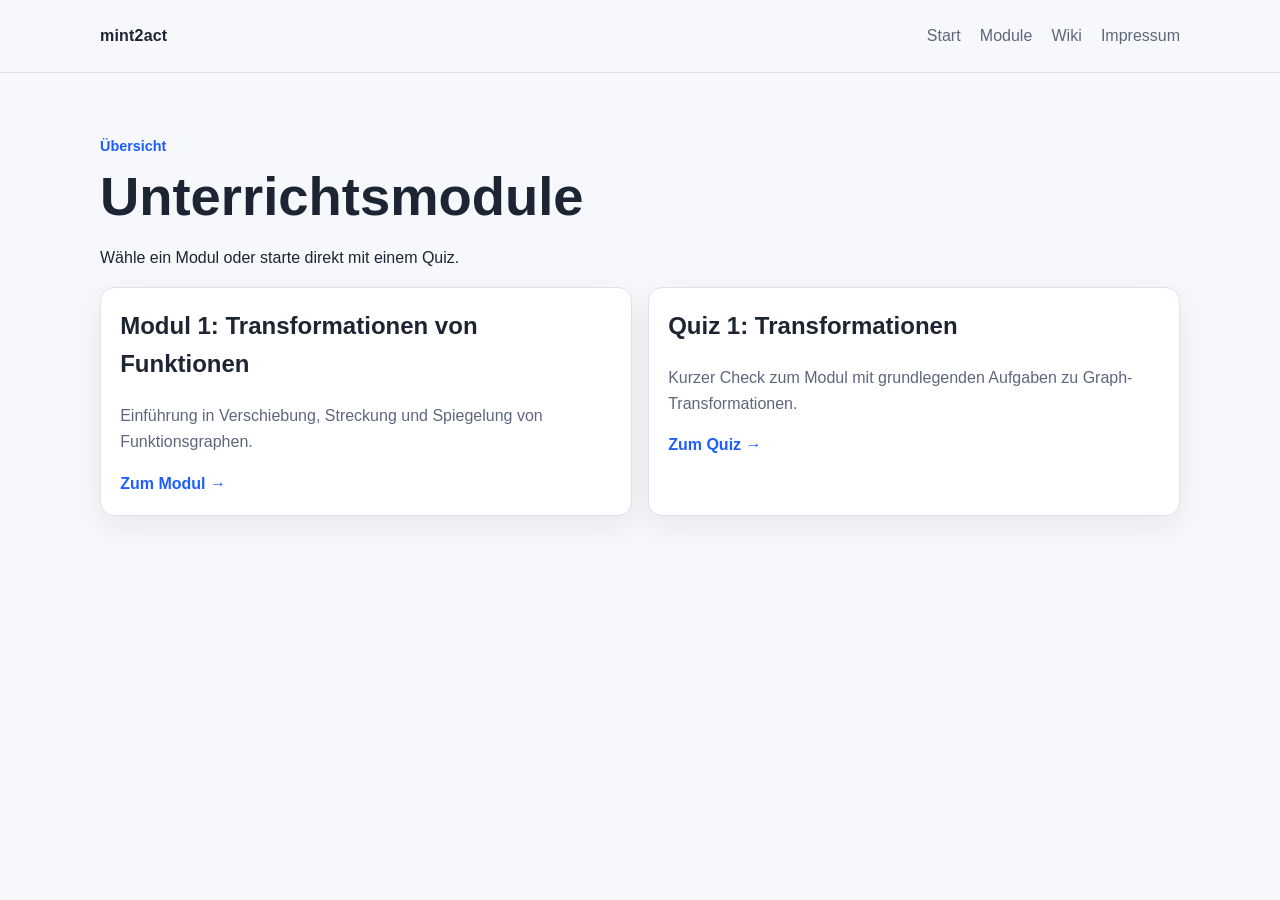
==== module/index.html @ eac8f67b "Ergänze Übersichtsseiten für Module und Wiki" ====
<!DOCTYPE html>
<html lang="de">
  <head>
    <meta charset="UTF-8" />
    <meta name="viewport" content="width=device-width, initial-scale=1.0" />
    <title>Module | mint2act</title>
    <link rel="stylesheet" href="../style.css" />
  </head>
  <body>
    <header class="site-header">
      <div class="container nav-wrap">
        <a class="brand" href="../index.html">mint2act</a>
        <nav class="main-nav" aria-label="Hauptnavigation">
          <a href="../index.html">Start</a>
          <a href="index.html">Module</a>
          <a href="../wiki/index.html">Wiki</a>
          <a href="../impressum.html">Impressum</a>
        </nav>
      </div>
    </header>

    <main class="container" style="padding: 3rem 0 4rem">
      <p class="eyebrow">Übersicht</p>
      <h1>Unterrichtsmodule</h1>
      <p>Wähle ein Modul oder starte direkt mit einem Quiz.</p>

      <section class="cards" aria-label="Modulliste">
        <article class="card">
          <h2>Modul 1: Transformationen von Funktionen</h2>
          <p>Einführung in Verschiebung, Streckung und Spiegelung von Funktionsgraphen.</p>
          <a href="transformationen-von-funktionen.html">Zum Modul →</a>
        </article>

        <article class="card">
          <h2>Quiz 1: Transformationen</h2>
          <p>Kurzer Check zum Modul mit grundlegenden Aufgaben zu Graph-Transformationen.</p>
          <a href="quiz-transformationen.html">Zum Quiz →</a>
        </article>
      </section>
    </main>
  </body>
</html>
---- style.css ----
:root {
  --bg: #f7f8fb;
  --surface: #ffffff;
  --text: #1d2433;
  --muted: #5d677c;
  --line: #dde2ec;
  --accent: #1e5eff;
  --accent-contrast: #ffffff;
  --radius: 14px;
  --shadow: 0 10px 30px rgba(17, 24, 39, 0.07);
}

* {
  box-sizing: border-box;
}

body {
  margin: 0;
  font-family: Inter, "Segoe UI", Roboto, Arial, sans-serif;
  background: var(--bg);
  color: var(--text);
  line-height: 1.6;
}

a {
  color: inherit;
  text-decoration: none;
}

.container {
  width: min(1080px, 92%);
  margin: 0 auto;
}

.site-header {
  position: sticky;
  top: 0;
  background: rgba(247, 248, 251, 0.95);
  backdrop-filter: blur(8px);
  border-bottom: 1px solid var(--line);
}

.nav-wrap {
  display: flex;
  align-items: center;
  justify-content: space-between;
  gap: 1rem;
  min-height: 72px;
}

.brand {
  font-weight: 700;
  letter-spacing: 0.2px;
}

.main-nav {
  display: flex;
  gap: 1.2rem;
}

.main-nav a {
  color: var(--muted);
  font-weight: 500;
}

.main-nav a:hover,
.main-nav a:focus-visible {
  color: var(--text);
}

.menu-toggle {
  display: none;
  border: 1px solid var(--line);
  background: var(--surface);
  border-radius: 10px;
  padding: 0.45rem 0.75rem;
}

.hero {
  padding: 5.5rem 0 3rem;
}

.eyebrow {
  display: inline-block;
  margin-bottom: 0.5rem;
  color: var(--accent);
  font-size: 0.9rem;
  font-weight: 600;
}

h1 {
  margin: 0;
  max-width: 18ch;
  line-height: 1.15;
  font-size: clamp(2rem, 6vw, 3.4rem);
}

.hero p {
  max-width: 58ch;
  color: var(--muted);
}

.cards {
  display: grid;
  gap: 1rem;
  grid-template-columns: repeat(auto-fit, minmax(240px, 1fr));
  padding-bottom: 4rem;
}

.card {
  background: var(--surface);
  border: 1px solid var(--line);
  border-radius: var(--radius);
  box-shadow: var(--shadow);
  padding: 1.2rem;
}

.card h2 {
  margin-top: 0;
}

.card p {
  color: var(--muted);
}

.card a {
  color: var(--accent);
  font-weight: 600;
}

.site-footer {
  border-top: 1px solid var(--line);
  background: var(--surface);
}

.footer-content {
  min-height: 70px;
  display: flex;
  align-items: center;
  justify-content: space-between;
  gap: 1rem;
}

@media (max-width: 760px) {
  .menu-toggle {
    display: inline-block;
  }

  .main-nav {
    display: none;
    position: absolute;
    top: 72px;
    right: 4%;
    flex-direction: column;
    background: var(--surface);
    border: 1px solid var(--line);
    border-radius: 12px;
    box-shadow: var(--shadow);
    padding: 0.85rem;
    min-width: 180px;
  }

  .main-nav.open {
    display: flex;
  }
}
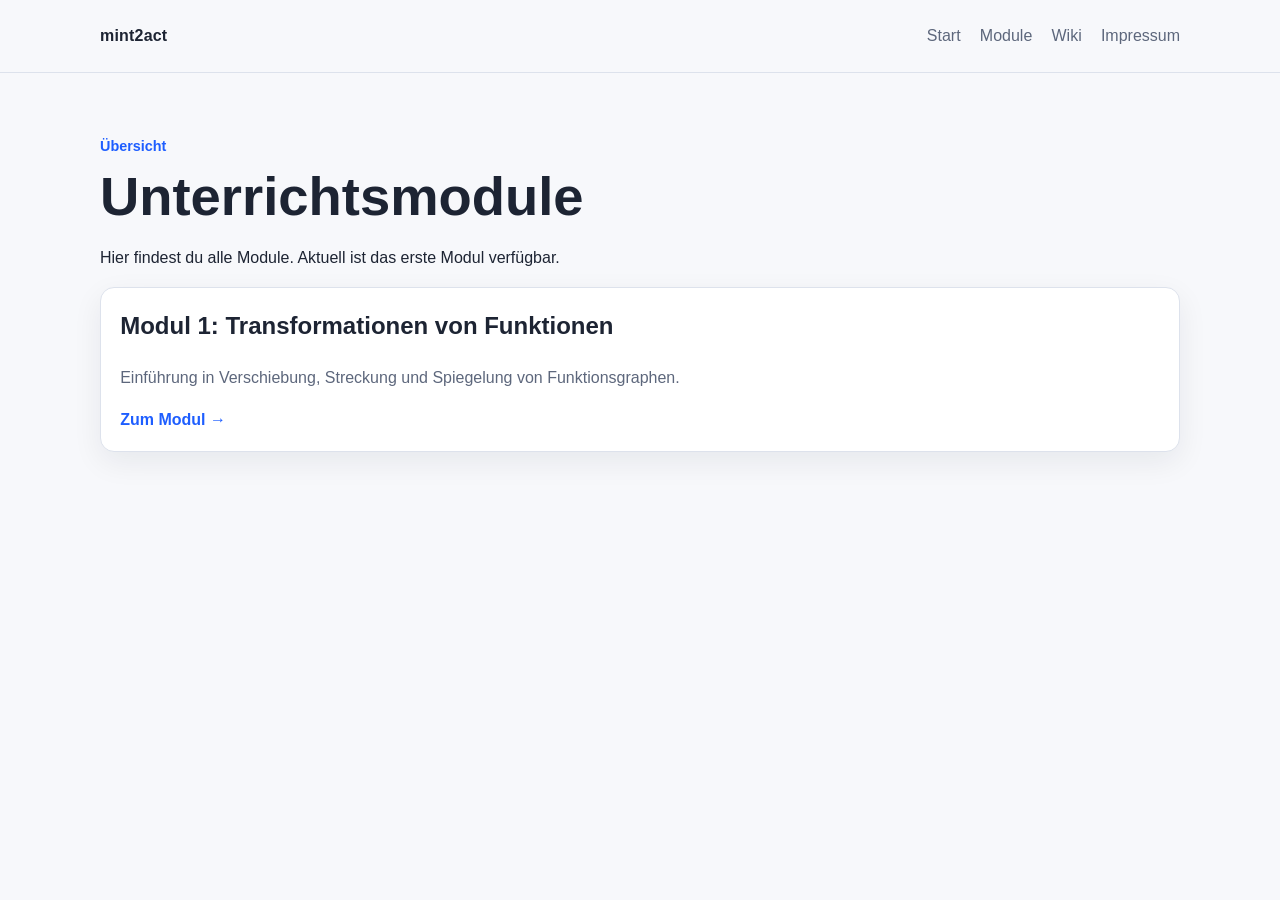
==== commit 8297e967: "Vereinfache Modul-Links und ergänze zwei Wiki-Beispielseiten" ====
--- a/module/index.html
+++ b/module/index.html
@@ -22,7 +22,7 @@
     <main class="container" style="padding: 3rem 0 4rem">
       <p class="eyebrow">Übersicht</p>
       <h1>Unterrichtsmodule</h1>
-      <p>Wähle ein Modul oder starte direkt mit einem Quiz.</p>
+      <p>Hier findest du alle Module. Aktuell ist das erste Modul verfügbar.</p>
 
       <section class="cards" aria-label="Modulliste">
         <article class="card">
@@ -30,12 +30,6 @@
           <p>Einführung in Verschiebung, Streckung und Spiegelung von Funktionsgraphen.</p>
           <a href="transformationen-von-funktionen.html">Zum Modul →</a>
         </article>
-
-        <article class="card">
-          <h2>Quiz 1: Transformationen</h2>
-          <p>Kurzer Check zum Modul mit grundlegenden Aufgaben zu Graph-Transformationen.</p>
-          <a href="quiz-transformationen.html">Zum Quiz →</a>
-        </article>
       </section>
     </main>
   </body>
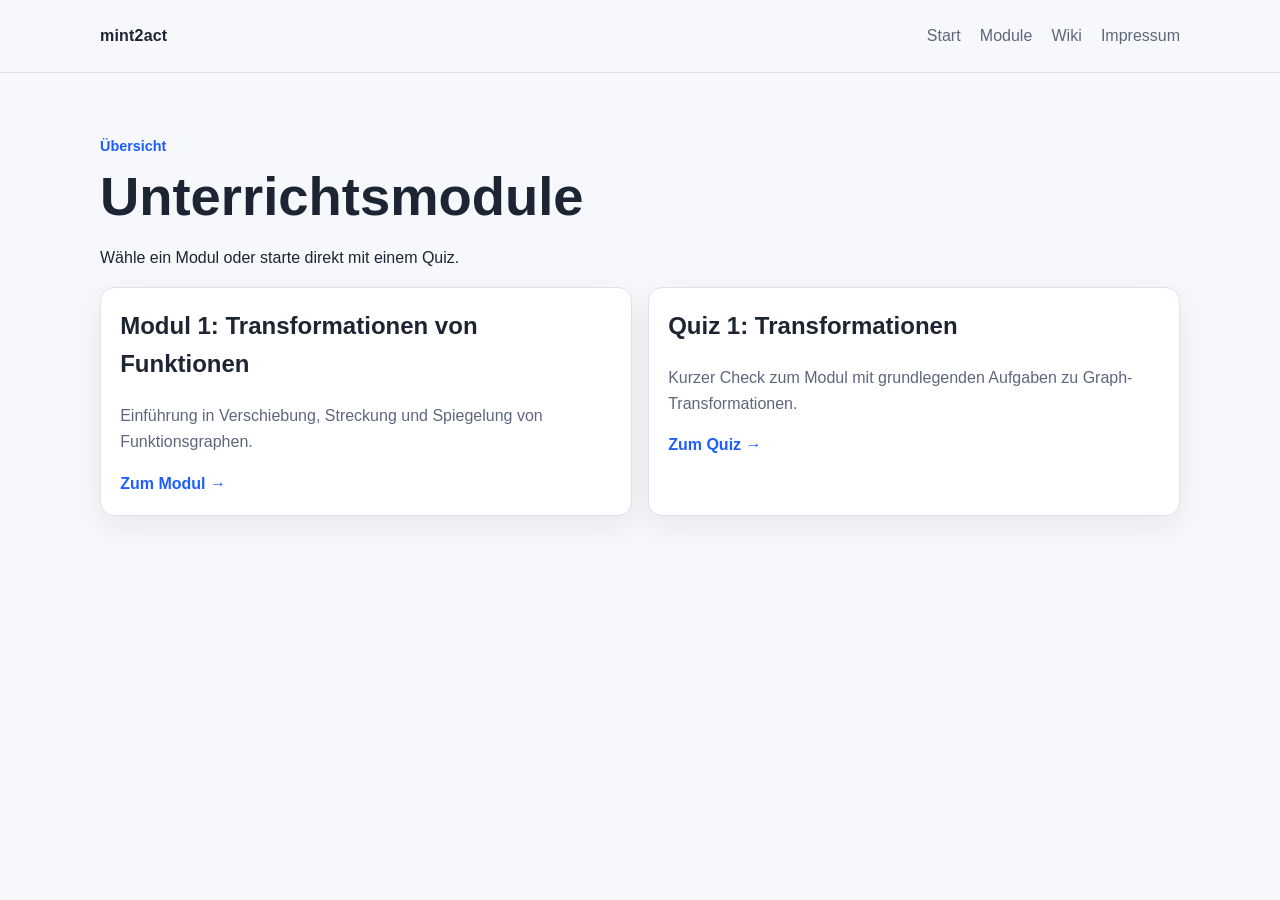
==== commit 32f53fdc: "Merge branch 'main' into codex/create-minimalist-homepage-for-mint2act-bin7np" ====
--- a/module/index.html
+++ b/module/index.html
@@ -22,7 +22,7 @@
     <main class="container" style="padding: 3rem 0 4rem">
       <p class="eyebrow">Übersicht</p>
       <h1>Unterrichtsmodule</h1>
-      <p>Hier findest du alle Module. Aktuell ist das erste Modul verfügbar.</p>
+      <p>Wähle ein Modul oder starte direkt mit einem Quiz.</p>
 
       <section class="cards" aria-label="Modulliste">
         <article class="card">
@@ -30,6 +30,12 @@
           <p>Einführung in Verschiebung, Streckung und Spiegelung von Funktionsgraphen.</p>
           <a href="transformationen-von-funktionen.html">Zum Modul →</a>
         </article>
+
+        <article class="card">
+          <h2>Quiz 1: Transformationen</h2>
+          <p>Kurzer Check zum Modul mit grundlegenden Aufgaben zu Graph-Transformationen.</p>
+          <a href="quiz-transformationen.html">Zum Quiz →</a>
+        </article>
       </section>
     </main>
   </body>
